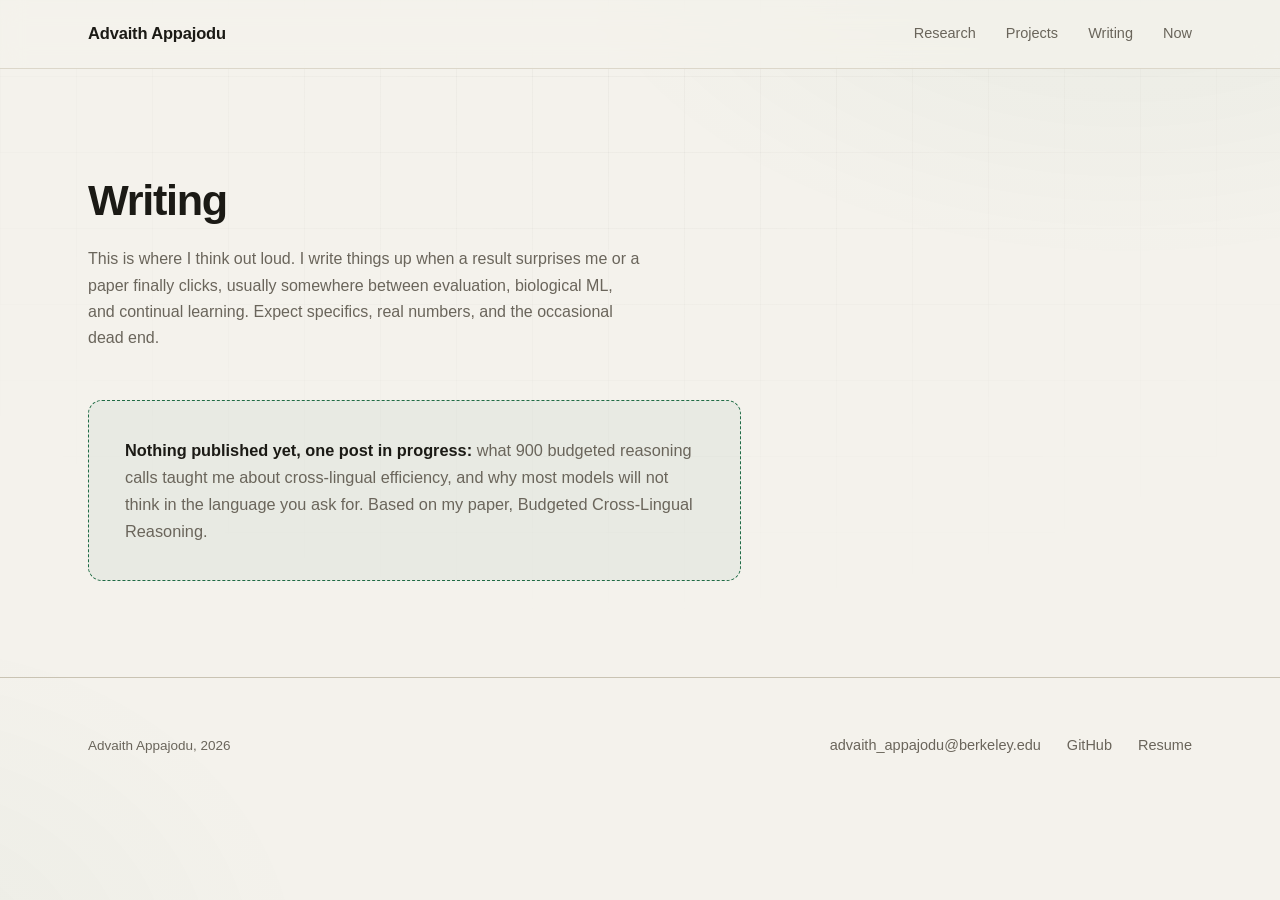
==== blog/index.html @ 409cdbbf "Personal site Static portfolio served from advaith-appajodu.github.io.  Co-Authored-By: Claude Fable" ====
<!DOCTYPE html>
<html lang="en">
<head>
  <meta charset="UTF-8">
  <meta name="viewport" content="width=device-width, initial-scale=1.0">
  <title>Writing · Advaith Appajodu</title>
  <meta name="description" content="Research notes and findings from Advaith Appajodu. LLM evaluation and efficiency, biological ML, and continual learning.">
  <meta name="theme-color" content="#f4f2ec">
  <link rel="icon" href="data:image/svg+xml,%3Csvg xmlns='http://www.w3.org/2000/svg' viewBox='0 0 100 100'%3E%3Crect width='100' height='100' rx='22' fill='%236d9bff'/%3E%3Ctext x='50' y='70' font-size='58' text-anchor='middle' fill='%230a0a0f' font-family='sans-serif' font-weight='bold'%3EA%3C/text%3E%3C/svg%3E">
  <link rel="stylesheet" href="../style.css">
</head>
<body>

<header>
  <div class="wrap">
    <nav>
      <a class="brand" href="../">Advaith Appajodu</a>
      <div class="nav-links">
        <a href="../#research">Research</a>
        <a href="../#projects">Projects</a>
        <a href="./">Writing</a>
        <a href="../#now">Now</a>
      </div>
    </nav>
  </div>
</header>

<main class="wrap">

  <section>
    <h2>Writing</h2>
    <p class="section-sub">This is where I think out loud. I write things up when a result surprises me or a paper finally clicks, usually somewhere between evaluation, biological ML, and continual learning. Expect specifics, real numbers, and the occasional dead end.</p>

    <!-- POSTS LIST.
         To add a post:
         1. Create blog/YYYY-MM-DD-short-slug.html (copy this page's structure, put the
            article content inside <main class="wrap">).
         2. Add a row here, newest first:
            <a class="post-row" href="YYYY-MM-DD-short-slug.html">
              <span class="post-title">Post title</span>
              <span class="post-date">Month DD, YYYY</span>
            </a>
         3. Remove the empty-state block below once a real post exists. -->

    <div class="post-list">
    </div>

    <div class="empty-state">
      <strong>Nothing published yet, one post in progress:</strong> what 900 budgeted reasoning calls taught me about cross-lingual efficiency, and why most models will not think in the language you ask for. Based on my paper, Budgeted Cross-Lingual Reasoning.
    </div>
  </section>

</main>

<footer>
  <div class="wrap footer-inner">
    <span class="copyright">Advaith Appajodu, 2026</span>
    <div class="footer-links">
      <a href="mailto:advaith_appajodu@berkeley.edu">advaith_appajodu@berkeley.edu</a>
      <a href="https://github.com/advaith-appajodu">GitHub</a>
      <a href="../assets/Advaith_Appajodu_Resume.pdf">Resume</a>
    </div>
  </div>
</footer>

</body>
</html>
---- style.css ----
/* Advaith Appajodu, personal site.
   Zero-build static CSS. Light editorial-maximalist: warm paper, ink, one forest-green
   accent. No blue/purple, gradients kept minimal; hairline rules and type carry the
   structure. Motion honors prefers-reduced-motion. */

:root {
  --paper: #f4f2ec;
  --paper-raised: #fbfaf6;
  --paper-lifted: #eeeae0;
  --ink: #1b1a15;
  --muted: #6a655b;
  --line: #dcd7ca;
  --line-strong: #c9c3b3;
  --accent: #1f6b45;
  --accent-deep: #164d31;
  --accent-contrast: #ffffff;
  --shadow: 0 1px 2px rgba(40,38,30,.05), 0 20px 50px rgba(40,38,30,.08);
  --lift: 0 16px 44px rgba(31,107,69,.14);
  --radius: 14px;
}

* { box-sizing: border-box; }

html { scroll-behavior: smooth; color-scheme: light; }

body {
  margin: 0;
  background: var(--paper);
  color: var(--ink);
  font-family: -apple-system, BlinkMacSystemFont, "Segoe UI", Roboto, "Helvetica Neue", Arial, sans-serif;
  font-size: 16.5px;
  line-height: 1.65;
  -webkit-font-smoothing: antialiased;
  overflow-x: hidden;
}

/* Ambient: one faint green wash + a fine ledger grid, both fixed, no repaints */
body::before {
  content: "";
  position: fixed;
  inset: 0;
  z-index: -2;
  background:
    radial-gradient(1000px 640px at 88% -12%, rgba(31,107,69,0.06), transparent 58%),
    radial-gradient(760px 620px at -8% 108%, rgba(31,107,69,0.04), transparent 55%);
  pointer-events: none;
}
body::after {
  content: "";
  position: fixed;
  inset: 0;
  z-index: -1;
  background-image:
    linear-gradient(rgba(27,26,21,0.035) 1px, transparent 1px),
    linear-gradient(90deg, rgba(27,26,21,0.035) 1px, transparent 1px);
  background-size: 76px 76px;
  mask-image: radial-gradient(1200px 820px at 50% 0%, black, transparent 78%);
  -webkit-mask-image: radial-gradient(1200px 820px at 50% 0%, black, transparent 78%);
  pointer-events: none;
}

.wrap { max-width: 1160px; margin: 0 auto; padding: 0 28px; }

::selection { background: var(--accent); color: #fff; }

/* ---------- Nav ---------- */
header {
  position: sticky;
  top: 0;
  z-index: 10;
  background: rgba(244, 242, 236, 0.78);
  backdrop-filter: blur(12px) saturate(140%);
  -webkit-backdrop-filter: blur(12px) saturate(140%);
  border-bottom: 1px solid var(--line);
}
nav { display: flex; align-items: center; justify-content: space-between; height: 68px; }
.brand { font-weight: 700; letter-spacing: -0.01em; color: var(--ink); text-decoration: none; font-size: 16.5px; }
.nav-links { display: flex; gap: 30px; }
.nav-links a {
  color: var(--muted);
  text-decoration: none;
  font-size: 14.5px;
  position: relative;
  transition: color .18s ease;
}
.nav-links a::after {
  content: "";
  position: absolute;
  left: 0; right: 100%; bottom: -4px;
  height: 2px;
  background: var(--accent);
  transition: right .22s cubic-bezier(.16,1,.3,1);
}
.nav-links a:hover { color: var(--ink); }
.nav-links a:hover::after { right: 0; }

/* ---------- Hero ---------- */
.hero {
  display: grid;
  grid-template-columns: 6.5fr 5.5fr;
  gap: 56px;
  align-items: center;
  padding: 84px 0 64px;
}
h1 {
  font-size: clamp(2.6rem, 5.6vw, 4.4rem);
  line-height: 1.06;
  letter-spacing: -0.035em;
  margin: 0 0 22px;
  font-weight: 800;
}
h1 em {
  font-style: italic;
  color: var(--accent);
  line-height: 1.1;
  padding-bottom: .05em;
}
.hero p.lede { color: var(--muted); font-size: 1.14rem; max-width: 44ch; margin: 0 0 34px; }
.lede strong { color: var(--ink); font-weight: 650; }

.cta-row { display: flex; gap: 14px; align-items: center; flex-wrap: wrap; }
.btn {
  display: inline-block;
  padding: 13px 26px;
  border-radius: 999px;
  font-size: 15px;
  font-weight: 600;
  text-decoration: none;
  white-space: nowrap;
  transition: transform .14s ease, box-shadow .2s ease, border-color .2s ease, background .2s ease;
}
.btn:active { transform: scale(0.97); }
.btn-primary { background: var(--accent); color: var(--accent-contrast); box-shadow: 0 8px 24px rgba(31,107,69,.18); }
.btn-primary:hover { transform: translateY(-2px); background: var(--accent-deep); box-shadow: var(--lift); }
.btn-quiet { color: var(--ink); border: 1px solid var(--line-strong); background: var(--paper-raised); }
.btn-quiet:hover { border-color: var(--accent); color: var(--accent-deep); transform: translateY(-2px); }

.figure-card {
  background: #ffffff;
  border: 1px solid var(--line-strong);
  border-radius: var(--radius);
  box-shadow: var(--shadow);
  padding: 18px;
  transition: transform .3s cubic-bezier(.16,1,.3,1), box-shadow .3s ease;
  will-change: transform;
}
.figure-card:hover { box-shadow: var(--shadow), var(--lift); }
.figure-card img { width: 100%; height: auto; border-radius: 8px; display: block; }
.figure-card figcaption { font-size: 12.5px; color: var(--muted); margin-top: 14px; line-height: 1.55; }

/* ---------- Stat band ---------- */
.stats {
  display: grid;
  grid-template-columns: repeat(4, 1fr);
  border-top: 1px solid var(--line-strong);
  border-bottom: 1px solid var(--line-strong);
  margin: 12px 0 0;
}
.stat { padding: 30px 20px 26px; text-align: left; }
.stat + .stat { border-left: 1px solid var(--line); }
.stat .num {
  font-family: ui-monospace, "SF Mono", Menlo, monospace;
  font-size: clamp(1.9rem, 3.4vw, 2.9rem);
  font-weight: 700;
  letter-spacing: -0.03em;
  color: var(--ink);
  display: block;
  line-height: 1.1;
}
.stat .num b { color: var(--accent); font-weight: 700; }
.stat .label { color: var(--muted); font-size: 13.5px; margin-top: 6px; display: block; }

/* ---------- Sections ---------- */
section { padding: 96px 0; }
section + section { border-top: 1px solid var(--line); }
h2 {
  font-size: clamp(1.9rem, 3.4vw, 2.7rem);
  letter-spacing: -0.03em;
  margin: 0 0 10px;
  font-weight: 800;
}
.section-sub { color: var(--muted); font-size: 16px; margin: 0 0 48px; max-width: 62ch; }
.section-sub a { color: var(--accent-deep); text-decoration: none; border-bottom: 1px solid var(--line-strong); }
.section-sub a:hover { border-color: var(--accent); }

/* Research */
.paper {
  position: relative;
  background: var(--paper-raised);
  border: 1px solid var(--line-strong);
  border-left: 3px solid var(--accent);
  border-radius: var(--radius);
  padding: 44px;
  box-shadow: var(--shadow);
  overflow: hidden;
}
.paper h3 { margin: 0 0 8px; font-size: 1.45rem; letter-spacing: -0.02em; line-height: 1.3; max-width: 30ch; }
.paper .meta { color: var(--accent-deep); font-size: 14px; margin-bottom: 22px; font-weight: 600; }
.paper > p { max-width: 68ch; color: var(--muted); }
.paper > p strong { color: var(--ink); }

.findings { margin: 40px 0 8px; padding: 0; list-style: none; display: grid; gap: 0; }
.findings li {
  position: relative;
  max-width: 72ch;
  color: var(--muted);
  padding: 26px 0 26px 92px;
  border-top: 1px solid var(--line);
}
.findings li::before {
  content: attr(data-num);
  position: absolute;
  left: 0;
  top: 14px;
  font-family: ui-monospace, "SF Mono", Menlo, monospace;
  font-size: 3.4rem;
  font-weight: 700;
  letter-spacing: -0.05em;
  color: transparent;
  -webkit-text-stroke: 1.5px rgba(31,107,69,0.42);
}
.findings strong { color: var(--ink); font-weight: 650; display: block; margin-bottom: 4px; font-size: 1.05rem; }

.paper-figure { margin: 40px 0 0; }
.paper-figure img { width: 100%; height: auto; border-radius: 10px; display: block; border: 1px solid var(--line-strong); background: #fff; }
.paper-figure figcaption { font-size: 12.5px; color: var(--muted); margin-top: 12px; }
.also-line { margin-top: 28px; color: var(--muted); font-size: 15px; max-width: 70ch; }
.also-line strong { color: var(--ink); }

/* Projects bento */
.projects-grid {
  display: grid;
  grid-template-columns: repeat(5, 1fr);
  grid-template-rows: auto auto;
  gap: 18px;
}
.project {
  position: relative;
  background: var(--paper-raised);
  border: 1px solid var(--line-strong);
  border-radius: var(--radius);
  padding: 32px;
  display: flex;
  flex-direction: column;
  gap: 12px;
  text-decoration: none;
  color: var(--ink);
  overflow: hidden;
  transition: transform .22s cubic-bezier(.16,1,.3,1), border-color .2s ease, box-shadow .25s ease;
}
.project:hover { border-color: var(--accent); transform: translateY(-4px); box-shadow: var(--lift); }
.project h3 { margin: 0; font-size: 1.3rem; letter-spacing: -0.015em; }
.project p { margin: 0; color: var(--muted); font-size: 15px; max-width: 62ch; }
.project .stack-line { margin-top: auto; padding-top: 16px; font-size: 13px; color: var(--muted); font-family: ui-monospace, "SF Mono", Menlo, monospace; }

.project-featured {
  grid-column: 1 / 4;
  grid-row: 1 / 3;
  background:
    radial-gradient(560px 340px at 112% -20%, rgba(31,107,69,0.12), transparent 60%),
    var(--paper-lifted);
  justify-content: flex-start;
}
.project-featured h3 { font-size: 1.6rem; }
.project-side { grid-column: 4 / 6; grid-row: 1 / 2; }
.project-mini {
  grid-column: 4 / 6;
  grid-row: 2 / 3;
  flex-direction: row;
  align-items: center;
  justify-content: space-between;
  gap: 16px;
}
.project-mini h3 { font-size: 1.05rem; }
.project-mini .arrow { color: var(--accent); font-size: 1.4rem; transition: transform .2s ease; }
.project-mini:hover .arrow { transform: translateX(4px); }

.tag-row { display: flex; flex-wrap: wrap; gap: 10px; margin-top: 28px; }
.tag {
  font-size: 13.5px;
  color: var(--ink);
  border: 1px solid var(--line-strong);
  background: var(--paper-raised);
  border-radius: 999px;
  padding: 7px 16px;
}
.tag-hot { border-color: var(--accent); color: var(--accent-deep); background: rgba(31,107,69,0.06); font-weight: 600; }

/* Writing */
.post-list { display: grid; gap: 0; }
.post-row {
  display: flex;
  justify-content: space-between;
  align-items: baseline;
  gap: 24px;
  padding: 22px 0;
  border-bottom: 1px solid var(--line);
  text-decoration: none;
  color: var(--ink);
}
.post-row:hover .post-title { color: var(--accent-deep); }
.post-title { font-weight: 600; font-size: 1.1rem; transition: color .15s ease; }
.post-date { color: var(--muted); font-size: 14px; white-space: nowrap; }
.empty-state {
  border: 1px dashed var(--accent);
  background: rgba(31,107,69,0.05);
  border-radius: var(--radius);
  padding: 36px;
  color: var(--muted);
  max-width: 72ch;
  font-size: 1.02rem;
}
.empty-state strong { color: var(--ink); }
.empty-state a { color: var(--accent-deep); text-decoration: none; border-bottom: 1px solid var(--line-strong); }
.empty-state a:hover { border-color: var(--accent); }

/* Now */
.now p { max-width: 66ch; color: var(--muted); margin: 0 0 14px; font-size: 1.05rem; }
.now strong { color: var(--ink); font-weight: 650; }

/* Footer */
footer { border-top: 1px solid var(--line-strong); padding: 56px 0 72px; }
.footer-inner { display: flex; justify-content: space-between; align-items: center; gap: 24px; flex-wrap: wrap; }
.footer-links { display: flex; gap: 26px; }
.footer-links a { color: var(--muted); text-decoration: none; font-size: 14.5px; transition: color .15s ease; }
.footer-links a:hover { color: var(--accent-deep); }
.copyright { color: var(--muted); font-size: 13.5px; }

/* ---------- Motion ---------- */
.js .reveal { opacity: 0; transform: translateY(26px); }
.js .reveal.in { opacity: 1; transform: none; transition: opacity .7s cubic-bezier(.16,1,.3,1), transform .7s cubic-bezier(.16,1,.3,1); }
.js .reveal.in.d1 { transition-delay: .08s; }
.js .reveal.in.d2 { transition-delay: .16s; }
.js .reveal.in.d3 { transition-delay: .24s; }

@keyframes rise { from { opacity: 0; transform: translateY(22px); } to { opacity: 1; transform: none; } }
.hero > div > * { animation: rise .8s cubic-bezier(.16,1,.3,1) backwards; }
.hero > div > *:nth-child(1) { animation-delay: .05s; }
.hero > div > *:nth-child(2) { animation-delay: .18s; }
.hero > div > *:nth-child(3) { animation-delay: .3s; }
.hero .figure-card { animation: rise .9s cubic-bezier(.16,1,.3,1) .35s backwards; }

@media (prefers-reduced-motion: reduce) {
  html { scroll-behavior: auto; }
  *, *::before, *::after { animation: none !important; transition: none !important; }
  .js .reveal { opacity: 1; transform: none; }
}

/* ---------- Mobile ---------- */
@media (max-width: 860px) {
  .projects-grid { grid-template-columns: 1fr; grid-template-rows: none; }
  .project-featured, .project-side, .project-mini { grid-column: auto; grid-row: auto; }
}
@media (max-width: 767px) {
  .brand { font-size: 14px; white-space: nowrap; }
  .nav-links { gap: 18px; }
  .nav-links a { font-size: 13px; }
  .nav-links a:nth-child(4) { display: none; }
  .hero { grid-template-columns: 1fr; gap: 40px; padding: 52px 0 48px; }
  .stats { grid-template-columns: 1fr 1fr; }
  .stat:nth-child(3) { border-left: none; }
  .stat:nth-child(1), .stat:nth-child(2) { border-bottom: 1px solid var(--line); }
  section { padding: 64px 0; }
  .paper { padding: 26px; }
  .findings li { padding-left: 64px; }
  .findings li::before { font-size: 2.4rem; }
}
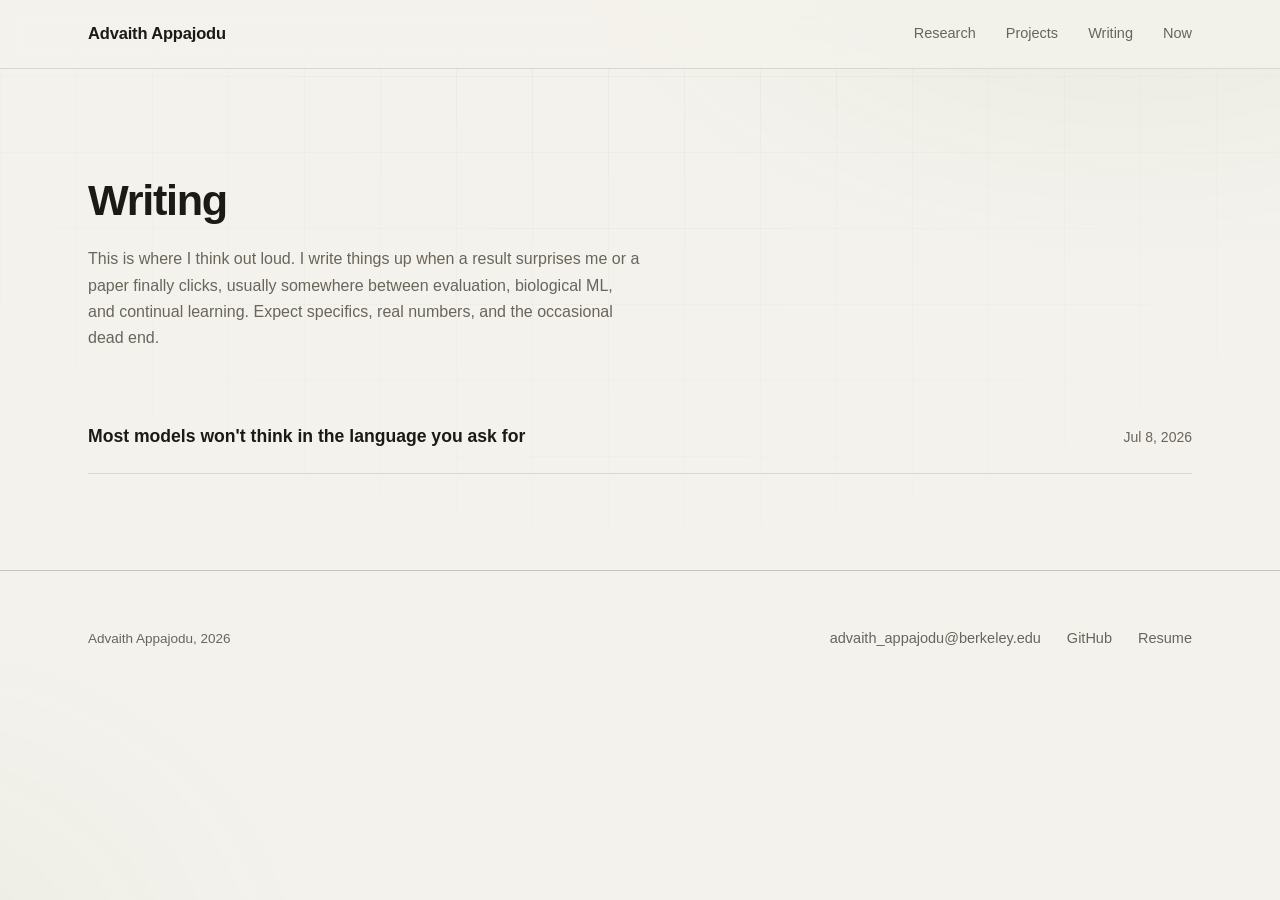
==== commit cb9c9338: "Add first blog post: cross-lingual reasoning Re-attaches the Writing section and links the post from" ====
--- a/blog/index.html
+++ b/blog/index.html
@@ -43,10 +43,10 @@
          3. Remove the empty-state block below once a real post exists. -->
 
     <div class="post-list">
-    </div>
-
-    <div class="empty-state">
-      <strong>Nothing published yet, one post in progress:</strong> what 900 budgeted reasoning calls taught me about cross-lingual efficiency, and why most models will not think in the language you ask for. Based on my paper, Budgeted Cross-Lingual Reasoning.
+      <a class="post-row" href="2026-07-08-cross-lingual-reasoning.html">
+        <span class="post-title">Most models won't think in the language you ask for</span>
+        <span class="post-date">Jul 8, 2026</span>
+      </a>
     </div>
   </section>
 
--- a/style.css
+++ b/style.css
@@ -326,6 +326,42 @@
 .footer-links a:hover { color: var(--accent-deep); }
 .copyright { color: var(--muted); font-size: 13.5px; }
 
+/* ---------- Blog article ---------- */
+.article { max-width: 728px; margin: 0 auto; padding: 72px 0 8px; }
+.article .kicker { color: var(--accent-deep); font-size: 13px; font-weight: 600; letter-spacing: .08em; text-transform: uppercase; }
+.article h1 { font-size: clamp(2.1rem, 4.6vw, 3.1rem); line-height: 1.1; letter-spacing: -0.03em; margin: 14px 0 18px; font-weight: 800; }
+.article .dek { font-size: 1.22rem; color: var(--muted); line-height: 1.5; margin: 0 0 22px; max-width: 60ch; }
+.article .byline { color: var(--muted); font-size: 14px; border-bottom: 1px solid var(--line); padding-bottom: 30px; }
+.article p, .article li { font-size: 1.08rem; line-height: 1.78; color: var(--ink); max-width: 68ch; }
+.article p { margin: 22px 0; }
+.article ul { margin: 22px 0; padding-left: 22px; }
+.article li { margin: 8px 0; }
+.article h2 { font-size: 1.5rem; letter-spacing: -0.02em; margin: 54px 0 2px; font-weight: 750; }
+.article strong { font-weight: 650; }
+.article a { color: var(--accent-deep); text-decoration: none; border-bottom: 1px solid var(--line-strong); }
+.article a:hover { border-color: var(--accent); }
+.article blockquote { margin: 28px 0; padding: 2px 0 2px 22px; border-left: 3px solid var(--accent); color: var(--muted); font-style: italic; }
+.article blockquote p { max-width: 62ch; }
+.article figure { margin: 36px 0; }
+.article figure img { width: 100%; height: auto; border: 1px solid var(--line-strong); border-radius: 10px; background: #fff; display: block; }
+.article figcaption { font-size: 13px; color: var(--muted); margin-top: 10px; line-height: 1.5; }
+.article code { font-family: ui-monospace, "SF Mono", Menlo, monospace; font-size: .9em; background: var(--paper-lifted); padding: 2px 6px; border-radius: 5px; }
+.article .note {
+  background: rgba(31,107,69,0.05);
+  border: 1px solid var(--line-strong);
+  border-left: 3px solid var(--accent);
+  border-radius: 10px;
+  padding: 18px 24px;
+  margin: 30px 0;
+}
+.article .note p { margin: 8px 0; font-size: 1rem; color: var(--muted); }
+.article .note strong { color: var(--ink); }
+.article hr { border: none; border-top: 1px solid var(--line); margin: 46px 0; }
+.back-link { display: inline-block; color: var(--muted); font-size: 14px; text-decoration: none; }
+.back-link:hover { color: var(--accent-deep); }
+.article-foot { border-top: 1px solid var(--line); margin-top: 46px; padding-top: 24px; color: var(--muted); font-size: 15px; }
+.article-foot a { color: var(--accent-deep); text-decoration: none; border-bottom: 1px solid var(--line-strong); }
+
 /* ---------- Motion ---------- */
 .js .reveal { opacity: 0; transform: translateY(26px); }
 .js .reveal.in { opacity: 1; transform: none; transition: opacity .7s cubic-bezier(.16,1,.3,1), transform .7s cubic-bezier(.16,1,.3,1); }
@@ -364,4 +400,5 @@
   .paper { padding: 26px; }
   .findings li { padding-left: 64px; }
   .findings li::before { font-size: 2.4rem; }
-}
+  .article { padding: 44px 0 8px; }
+}
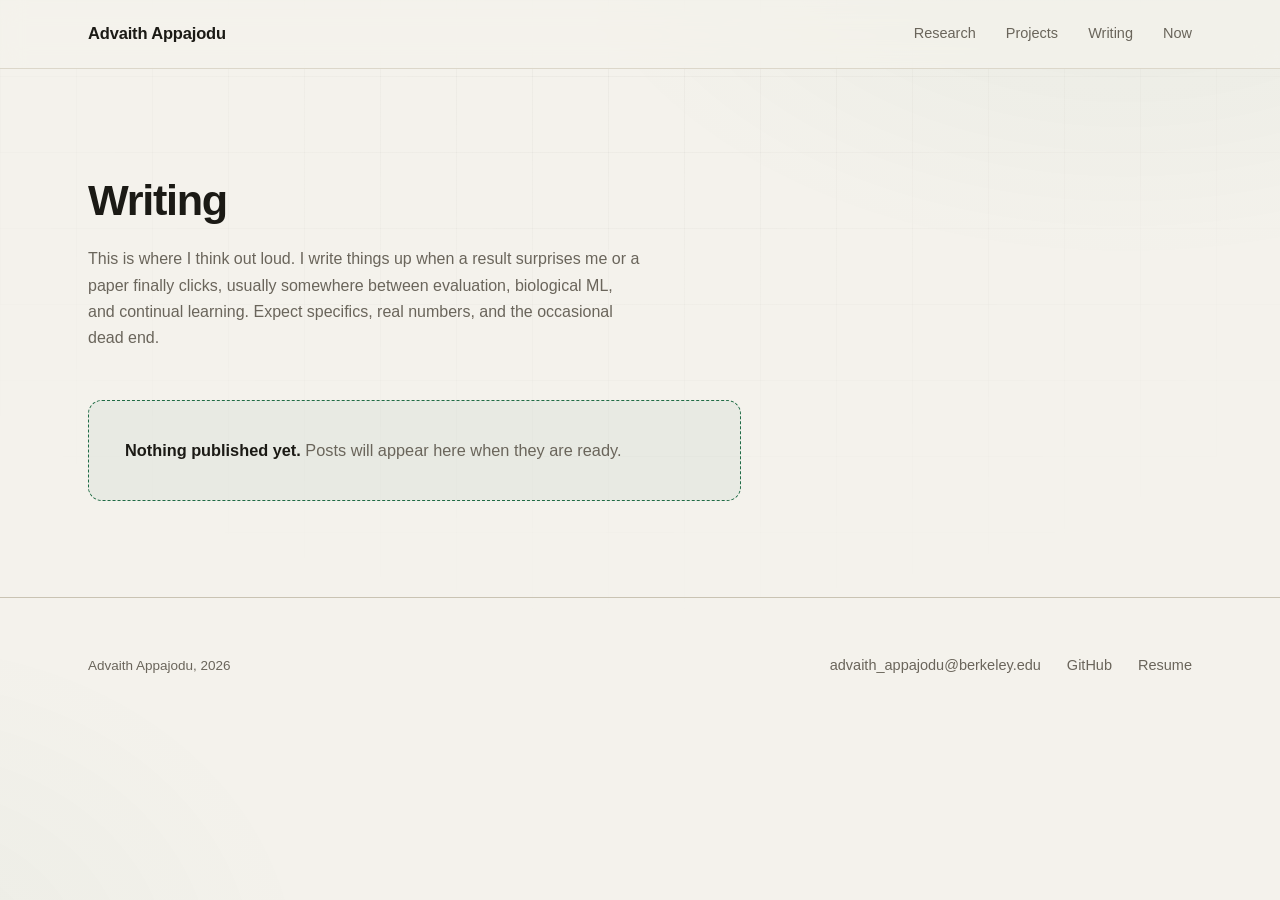
==== commit c4b13855: "Take down cross-lingual reasoning post Unlink and remove the post from the served site until it is r" ====
--- a/blog/index.html
+++ b/blog/index.html
@@ -43,10 +43,10 @@
          3. Remove the empty-state block below once a real post exists. -->
 
     <div class="post-list">
-      <a class="post-row" href="2026-07-08-cross-lingual-reasoning.html">
-        <span class="post-title">Most models won't think in the language you ask for</span>
-        <span class="post-date">Jul 8, 2026</span>
-      </a>
+    </div>
+
+    <div class="empty-state">
+      <strong>Nothing published yet.</strong> Posts will appear here when they are ready.
     </div>
   </section>
 
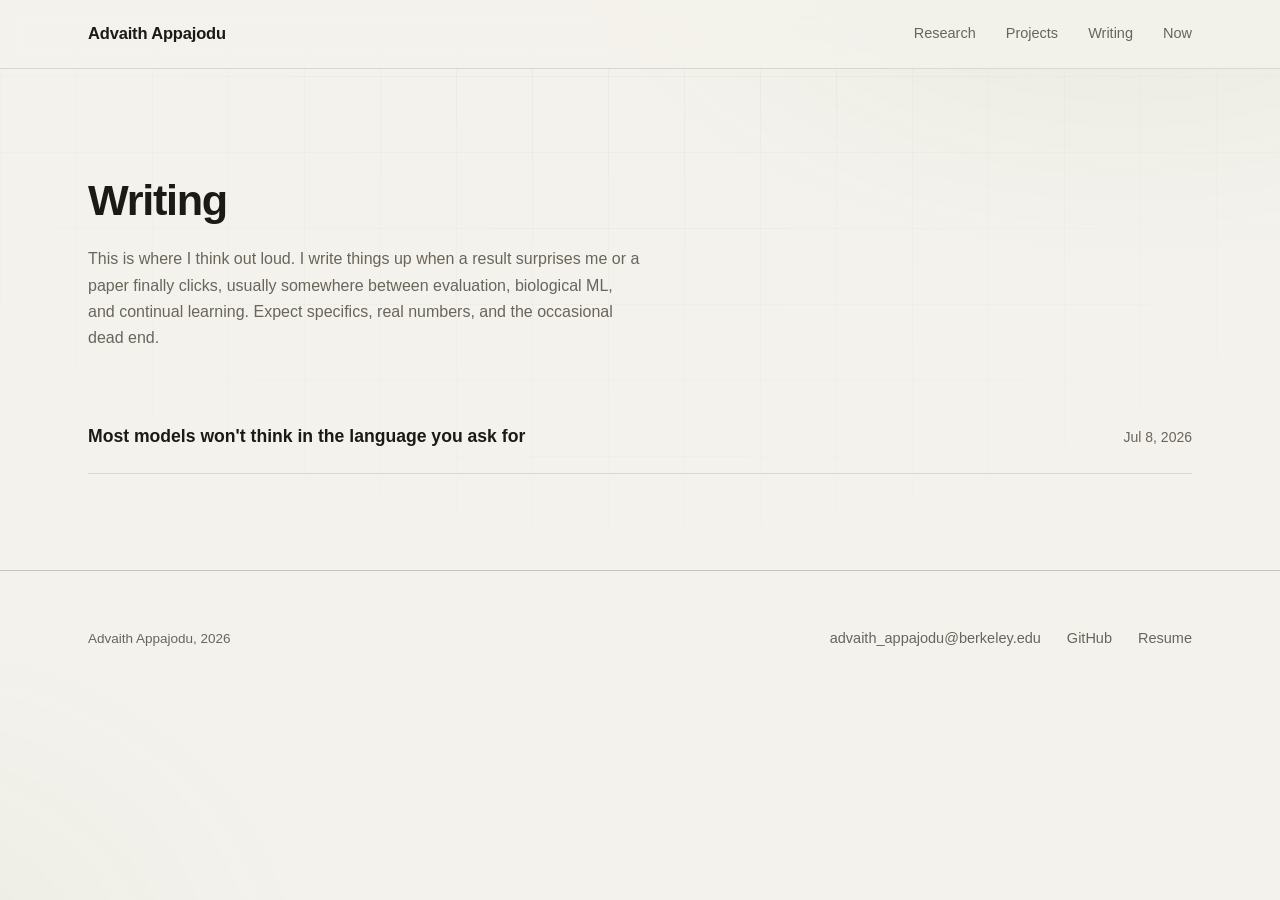
==== commit c4b42db1: "Restore cross-lingual reasoning post Republish "Most models won't think in the language you ask for"" ====
--- a/blog/index.html
+++ b/blog/index.html
@@ -43,10 +43,10 @@
          3. Remove the empty-state block below once a real post exists. -->
 
     <div class="post-list">
-    </div>
-
-    <div class="empty-state">
-      <strong>Nothing published yet.</strong> Posts will appear here when they are ready.
+      <a class="post-row" href="2026-07-08-cross-lingual-reasoning.html">
+        <span class="post-title">Most models won't think in the language you ask for</span>
+        <span class="post-date">Jul 8, 2026</span>
+      </a>
     </div>
   </section>
 
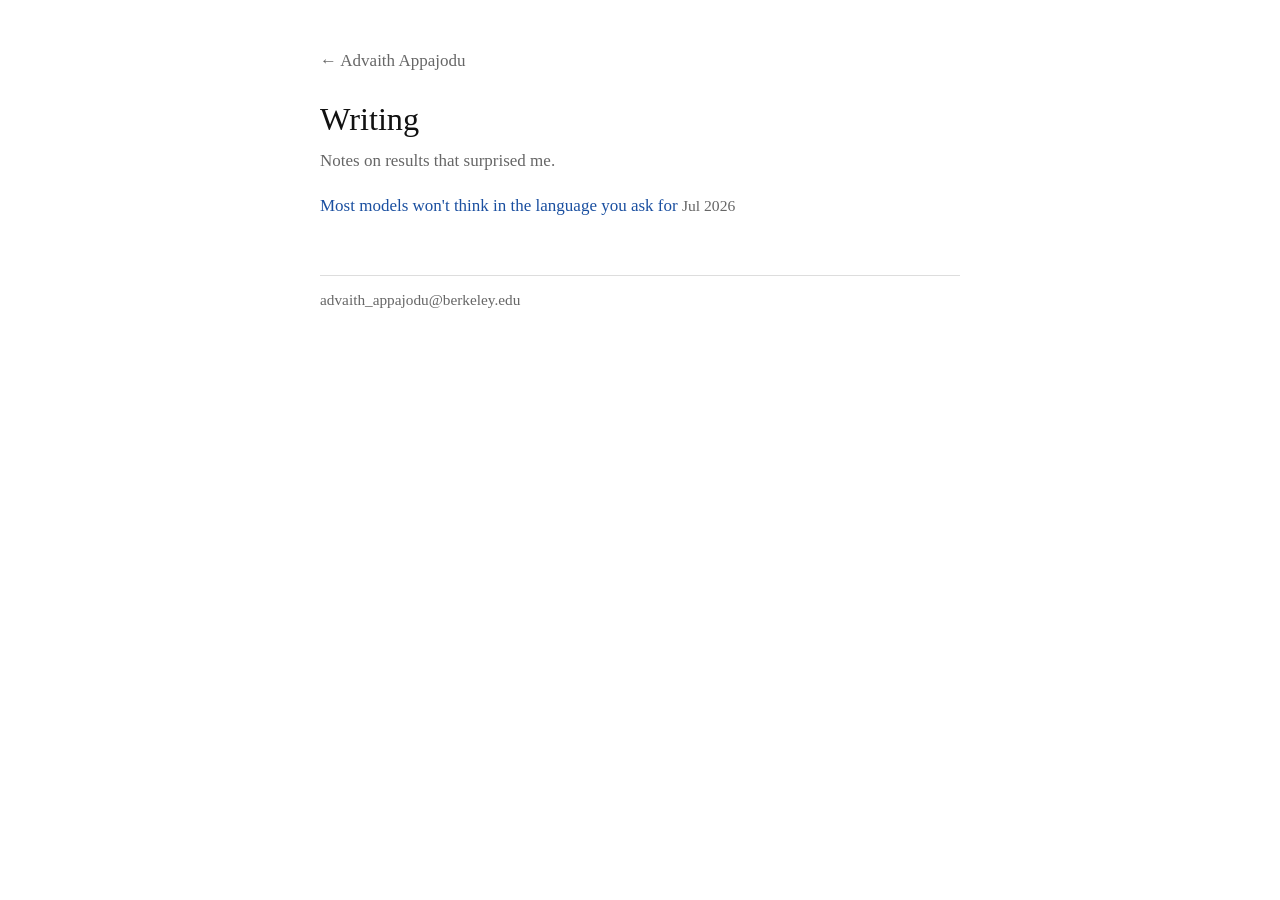
==== commit e9305e04: "Simplify site to a minimal academic page Single column, serif, no JS. Drop hero, figures, tags, and " ====
--- a/blog/index.html
+++ b/blog/index.html
@@ -4,64 +4,27 @@
   <meta charset="UTF-8">
   <meta name="viewport" content="width=device-width, initial-scale=1.0">
   <title>Writing · Advaith Appajodu</title>
-  <meta name="description" content="Research notes and findings from Advaith Appajodu. LLM evaluation and efficiency, biological ML, and continual learning.">
-  <meta name="theme-color" content="#f4f2ec">
-  <link rel="icon" href="data:image/svg+xml,%3Csvg xmlns='http://www.w3.org/2000/svg' viewBox='0 0 100 100'%3E%3Crect width='100' height='100' rx='22' fill='%236d9bff'/%3E%3Ctext x='50' y='70' font-size='58' text-anchor='middle' fill='%230a0a0f' font-family='sans-serif' font-weight='bold'%3EA%3C/text%3E%3C/svg%3E">
+  <meta name="description" content="Research notes from Advaith Appajodu.">
+  <link rel="icon" href="data:,">
   <link rel="stylesheet" href="../style.css">
 </head>
 <body>
-
-<header>
-  <div class="wrap">
-    <nav>
-      <a class="brand" href="../">Advaith Appajodu</a>
-      <div class="nav-links">
-        <a href="../#research">Research</a>
-        <a href="../#projects">Projects</a>
-        <a href="./">Writing</a>
-        <a href="../#now">Now</a>
-      </div>
-    </nav>
-  </div>
-</header>
-
 <main class="wrap">
 
-  <section>
-    <h2>Writing</h2>
-    <p class="section-sub">This is where I think out loud. I write things up when a result surprises me or a paper finally clicks, usually somewhere between evaluation, biological ML, and continual learning. Expect specifics, real numbers, and the occasional dead end.</p>
+  <a class="back-link" href="../">&larr; Advaith Appajodu</a>
 
-    <!-- POSTS LIST.
-         To add a post:
-         1. Create blog/YYYY-MM-DD-short-slug.html (copy this page's structure, put the
-            article content inside <main class="wrap">).
-         2. Add a row here, newest first:
-            <a class="post-row" href="YYYY-MM-DD-short-slug.html">
-              <span class="post-title">Post title</span>
-              <span class="post-date">Month DD, YYYY</span>
-            </a>
-         3. Remove the empty-state block below once a real post exists. -->
+  <h1>Writing</h1>
+  <p class="sub">Notes on results that surprised me.</p>
 
-    <div class="post-list">
-      <a class="post-row" href="2026-07-08-cross-lingual-reasoning.html">
-        <span class="post-title">Most models won't think in the language you ask for</span>
-        <span class="post-date">Jul 8, 2026</span>
-      </a>
-    </div>
-  </section>
+  <!-- To add a post: create blog/YYYY-MM-DD-slug.html using the existing post as a
+       template, then add a row here, newest first, and the same row on ../index.html. -->
+
+  <ul class="list">
+    <li><a href="2026-07-08-cross-lingual-reasoning.html">Most models won't think in the language you ask for</a> <span class="date">Jul 2026</span></li>
+  </ul>
+
+  <footer>advaith_appajodu@berkeley.edu</footer>
 
 </main>
-
-<footer>
-  <div class="wrap footer-inner">
-    <span class="copyright">Advaith Appajodu, 2026</span>
-    <div class="footer-links">
-      <a href="mailto:advaith_appajodu@berkeley.edu">advaith_appajodu@berkeley.edu</a>
-      <a href="https://github.com/advaith-appajodu">GitHub</a>
-      <a href="../assets/Advaith_Appajodu_Resume.pdf">Resume</a>
-    </div>
-  </div>
-</footer>
-
 </body>
 </html>
--- a/style.css
+++ b/style.css
@@ -1,404 +1,88 @@
-/* Advaith Appajodu, personal site.
-   Zero-build static CSS. Light editorial-maximalist: warm paper, ink, one forest-green
-   accent. No blue/purple, gradients kept minimal; hairline rules and type carry the
-   structure. Motion honors prefers-reduced-motion. */
+/* Minimal academic page. One column, system fonts, no scripts. */
 
 :root {
-  --paper: #f4f2ec;
-  --paper-raised: #fbfaf6;
-  --paper-lifted: #eeeae0;
-  --ink: #1b1a15;
-  --muted: #6a655b;
-  --line: #dcd7ca;
-  --line-strong: #c9c3b3;
-  --accent: #1f6b45;
-  --accent-deep: #164d31;
-  --accent-contrast: #ffffff;
-  --shadow: 0 1px 2px rgba(40,38,30,.05), 0 20px 50px rgba(40,38,30,.08);
-  --lift: 0 16px 44px rgba(31,107,69,.14);
-  --radius: 14px;
+  --ink: #111;
+  --muted: #666;
+  --rule: #ddd;
+  --link: #1a4fa0;
+  --paper: #fff;
 }
 
 * { box-sizing: border-box; }
 
-html { scroll-behavior: smooth; color-scheme: light; }
+html { font-size: 17px; }
 
 body {
   margin: 0;
   background: var(--paper);
   color: var(--ink);
-  font-family: -apple-system, BlinkMacSystemFont, "Segoe UI", Roboto, "Helvetica Neue", Arial, sans-serif;
-  font-size: 16.5px;
-  line-height: 1.65;
-  -webkit-font-smoothing: antialiased;
-  overflow-x: hidden;
+  font-family: Georgia, "Times New Roman", Times, serif;
+  line-height: 1.55;
 }
 
-/* Ambient: one faint green wash + a fine ledger grid, both fixed, no repaints */
-body::before {
-  content: "";
-  position: fixed;
-  inset: 0;
-  z-index: -2;
-  background:
-    radial-gradient(1000px 640px at 88% -12%, rgba(31,107,69,0.06), transparent 58%),
-    radial-gradient(760px 620px at -8% 108%, rgba(31,107,69,0.04), transparent 55%);
-  pointer-events: none;
-}
-body::after {
-  content: "";
-  position: fixed;
-  inset: 0;
-  z-index: -1;
-  background-image:
-    linear-gradient(rgba(27,26,21,0.035) 1px, transparent 1px),
-    linear-gradient(90deg, rgba(27,26,21,0.035) 1px, transparent 1px);
-  background-size: 76px 76px;
-  mask-image: radial-gradient(1200px 820px at 50% 0%, black, transparent 78%);
-  -webkit-mask-image: radial-gradient(1200px 820px at 50% 0%, black, transparent 78%);
-  pointer-events: none;
+.wrap {
+  max-width: 680px;
+  margin: 0 auto;
+  padding: 48px 20px 64px;
 }
 
-.wrap { max-width: 1160px; margin: 0 auto; padding: 0 28px; }
+a { color: var(--link); text-decoration: none; }
+a:hover { text-decoration: underline; }
 
-::selection { background: var(--accent); color: #fff; }
-
-/* ---------- Nav ---------- */
-header {
-  position: sticky;
-  top: 0;
-  z-index: 10;
-  background: rgba(244, 242, 236, 0.78);
-  backdrop-filter: blur(12px) saturate(140%);
-  -webkit-backdrop-filter: blur(12px) saturate(140%);
-  border-bottom: 1px solid var(--line);
-}
-nav { display: flex; align-items: center; justify-content: space-between; height: 68px; }
-.brand { font-weight: 700; letter-spacing: -0.01em; color: var(--ink); text-decoration: none; font-size: 16.5px; }
-.nav-links { display: flex; gap: 30px; }
-.nav-links a {
-  color: var(--muted);
-  text-decoration: none;
-  font-size: 14.5px;
-  position: relative;
-  transition: color .18s ease;
-}
-.nav-links a::after {
-  content: "";
-  position: absolute;
-  left: 0; right: 100%; bottom: -4px;
-  height: 2px;
-  background: var(--accent);
-  transition: right .22s cubic-bezier(.16,1,.3,1);
-}
-.nav-links a:hover { color: var(--ink); }
-.nav-links a:hover::after { right: 0; }
-
-/* ---------- Hero ---------- */
-.hero {
-  display: grid;
-  grid-template-columns: 6.5fr 5.5fr;
-  gap: 56px;
-  align-items: center;
-  padding: 84px 0 64px;
-}
 h1 {
-  font-size: clamp(2.6rem, 5.6vw, 4.4rem);
-  line-height: 1.06;
-  letter-spacing: -0.035em;
-  margin: 0 0 22px;
-  font-weight: 800;
-}
-h1 em {
-  font-style: italic;
-  color: var(--accent);
-  line-height: 1.1;
-  padding-bottom: .05em;
-}
-.hero p.lede { color: var(--muted); font-size: 1.14rem; max-width: 44ch; margin: 0 0 34px; }
-.lede strong { color: var(--ink); font-weight: 650; }
-
-.cta-row { display: flex; gap: 14px; align-items: center; flex-wrap: wrap; }
-.btn {
-  display: inline-block;
-  padding: 13px 26px;
-  border-radius: 999px;
-  font-size: 15px;
-  font-weight: 600;
-  text-decoration: none;
-  white-space: nowrap;
-  transition: transform .14s ease, box-shadow .2s ease, border-color .2s ease, background .2s ease;
-}
-.btn:active { transform: scale(0.97); }
-.btn-primary { background: var(--accent); color: var(--accent-contrast); box-shadow: 0 8px 24px rgba(31,107,69,.18); }
-.btn-primary:hover { transform: translateY(-2px); background: var(--accent-deep); box-shadow: var(--lift); }
-.btn-quiet { color: var(--ink); border: 1px solid var(--line-strong); background: var(--paper-raised); }
-.btn-quiet:hover { border-color: var(--accent); color: var(--accent-deep); transform: translateY(-2px); }
-
-.figure-card {
-  background: #ffffff;
-  border: 1px solid var(--line-strong);
-  border-radius: var(--radius);
-  box-shadow: var(--shadow);
-  padding: 18px;
-  transition: transform .3s cubic-bezier(.16,1,.3,1), box-shadow .3s ease;
-  will-change: transform;
-}
-.figure-card:hover { box-shadow: var(--shadow), var(--lift); }
-.figure-card img { width: 100%; height: auto; border-radius: 8px; display: block; }
-.figure-card figcaption { font-size: 12.5px; color: var(--muted); margin-top: 14px; line-height: 1.55; }
-
-/* ---------- Stat band ---------- */
-.stats {
-  display: grid;
-  grid-template-columns: repeat(4, 1fr);
-  border-top: 1px solid var(--line-strong);
-  border-bottom: 1px solid var(--line-strong);
-  margin: 12px 0 0;
-}
-.stat { padding: 30px 20px 26px; text-align: left; }
-.stat + .stat { border-left: 1px solid var(--line); }
-.stat .num {
-  font-family: ui-monospace, "SF Mono", Menlo, monospace;
-  font-size: clamp(1.9rem, 3.4vw, 2.9rem);
-  font-weight: 700;
-  letter-spacing: -0.03em;
-  color: var(--ink);
-  display: block;
-  line-height: 1.1;
-}
-.stat .num b { color: var(--accent); font-weight: 700; }
-.stat .label { color: var(--muted); font-size: 13.5px; margin-top: 6px; display: block; }
-
-/* ---------- Sections ---------- */
-section { padding: 96px 0; }
-section + section { border-top: 1px solid var(--line); }
-h2 {
-  font-size: clamp(1.9rem, 3.4vw, 2.7rem);
-  letter-spacing: -0.03em;
-  margin: 0 0 10px;
-  font-weight: 800;
-}
-.section-sub { color: var(--muted); font-size: 16px; margin: 0 0 48px; max-width: 62ch; }
-.section-sub a { color: var(--accent-deep); text-decoration: none; border-bottom: 1px solid var(--line-strong); }
-.section-sub a:hover { border-color: var(--accent); }
-
-/* Research */
-.paper {
-  position: relative;
-  background: var(--paper-raised);
-  border: 1px solid var(--line-strong);
-  border-left: 3px solid var(--accent);
-  border-radius: var(--radius);
-  padding: 44px;
-  box-shadow: var(--shadow);
-  overflow: hidden;
-}
-.paper h3 { margin: 0 0 8px; font-size: 1.45rem; letter-spacing: -0.02em; line-height: 1.3; max-width: 30ch; }
-.paper .meta { color: var(--accent-deep); font-size: 14px; margin-bottom: 22px; font-weight: 600; }
-.paper > p { max-width: 68ch; color: var(--muted); }
-.paper > p strong { color: var(--ink); }
-
-.findings { margin: 40px 0 8px; padding: 0; list-style: none; display: grid; gap: 0; }
-.findings li {
-  position: relative;
-  max-width: 72ch;
-  color: var(--muted);
-  padding: 26px 0 26px 92px;
-  border-top: 1px solid var(--line);
-}
-.findings li::before {
-  content: attr(data-num);
-  position: absolute;
-  left: 0;
-  top: 14px;
-  font-family: ui-monospace, "SF Mono", Menlo, monospace;
-  font-size: 3.4rem;
-  font-weight: 700;
-  letter-spacing: -0.05em;
-  color: transparent;
-  -webkit-text-stroke: 1.5px rgba(31,107,69,0.42);
-}
-.findings strong { color: var(--ink); font-weight: 650; display: block; margin-bottom: 4px; font-size: 1.05rem; }
-
-.paper-figure { margin: 40px 0 0; }
-.paper-figure img { width: 100%; height: auto; border-radius: 10px; display: block; border: 1px solid var(--line-strong); background: #fff; }
-.paper-figure figcaption { font-size: 12.5px; color: var(--muted); margin-top: 12px; }
-.also-line { margin-top: 28px; color: var(--muted); font-size: 15px; max-width: 70ch; }
-.also-line strong { color: var(--ink); }
-
-/* Projects bento */
-.projects-grid {
-  display: grid;
-  grid-template-columns: repeat(5, 1fr);
-  grid-template-rows: auto auto;
-  gap: 18px;
-}
-.project {
-  position: relative;
-  background: var(--paper-raised);
-  border: 1px solid var(--line-strong);
-  border-radius: var(--radius);
-  padding: 32px;
-  display: flex;
-  flex-direction: column;
-  gap: 12px;
-  text-decoration: none;
-  color: var(--ink);
-  overflow: hidden;
-  transition: transform .22s cubic-bezier(.16,1,.3,1), border-color .2s ease, box-shadow .25s ease;
-}
-.project:hover { border-color: var(--accent); transform: translateY(-4px); box-shadow: var(--lift); }
-.project h3 { margin: 0; font-size: 1.3rem; letter-spacing: -0.015em; }
-.project p { margin: 0; color: var(--muted); font-size: 15px; max-width: 62ch; }
-.project .stack-line { margin-top: auto; padding-top: 16px; font-size: 13px; color: var(--muted); font-family: ui-monospace, "SF Mono", Menlo, monospace; }
-
-.project-featured {
-  grid-column: 1 / 4;
-  grid-row: 1 / 3;
-  background:
-    radial-gradient(560px 340px at 112% -20%, rgba(31,107,69,0.12), transparent 60%),
-    var(--paper-lifted);
-  justify-content: flex-start;
-}
-.project-featured h3 { font-size: 1.6rem; }
-.project-side { grid-column: 4 / 6; grid-row: 1 / 2; }
-.project-mini {
-  grid-column: 4 / 6;
-  grid-row: 2 / 3;
-  flex-direction: row;
-  align-items: center;
-  justify-content: space-between;
-  gap: 16px;
-}
-.project-mini h3 { font-size: 1.05rem; }
-.project-mini .arrow { color: var(--accent); font-size: 1.4rem; transition: transform .2s ease; }
-.project-mini:hover .arrow { transform: translateX(4px); }
-
-.tag-row { display: flex; flex-wrap: wrap; gap: 10px; margin-top: 28px; }
-.tag {
-  font-size: 13.5px;
-  color: var(--ink);
-  border: 1px solid var(--line-strong);
-  background: var(--paper-raised);
-  border-radius: 999px;
-  padding: 7px 16px;
-}
-.tag-hot { border-color: var(--accent); color: var(--accent-deep); background: rgba(31,107,69,0.06); font-weight: 600; }
-
-/* Writing */
-.post-list { display: grid; gap: 0; }
-.post-row {
-  display: flex;
-  justify-content: space-between;
-  align-items: baseline;
-  gap: 24px;
-  padding: 22px 0;
-  border-bottom: 1px solid var(--line);
-  text-decoration: none;
-  color: var(--ink);
-}
-.post-row:hover .post-title { color: var(--accent-deep); }
-.post-title { font-weight: 600; font-size: 1.1rem; transition: color .15s ease; }
-.post-date { color: var(--muted); font-size: 14px; white-space: nowrap; }
-.empty-state {
-  border: 1px dashed var(--accent);
-  background: rgba(31,107,69,0.05);
-  border-radius: var(--radius);
-  padding: 36px;
-  color: var(--muted);
-  max-width: 72ch;
-  font-size: 1.02rem;
-}
-.empty-state strong { color: var(--ink); }
-.empty-state a { color: var(--accent-deep); text-decoration: none; border-bottom: 1px solid var(--line-strong); }
-.empty-state a:hover { border-color: var(--accent); }
-
-/* Now */
-.now p { max-width: 66ch; color: var(--muted); margin: 0 0 14px; font-size: 1.05rem; }
-.now strong { color: var(--ink); font-weight: 650; }
-
-/* Footer */
-footer { border-top: 1px solid var(--line-strong); padding: 56px 0 72px; }
-.footer-inner { display: flex; justify-content: space-between; align-items: center; gap: 24px; flex-wrap: wrap; }
-.footer-links { display: flex; gap: 26px; }
-.footer-links a { color: var(--muted); text-decoration: none; font-size: 14.5px; transition: color .15s ease; }
-.footer-links a:hover { color: var(--accent-deep); }
-.copyright { color: var(--muted); font-size: 13.5px; }
-
-/* ---------- Blog article ---------- */
-.article { max-width: 728px; margin: 0 auto; padding: 72px 0 8px; }
-.article .kicker { color: var(--accent-deep); font-size: 13px; font-weight: 600; letter-spacing: .08em; text-transform: uppercase; }
-.article h1 { font-size: clamp(2.1rem, 4.6vw, 3.1rem); line-height: 1.1; letter-spacing: -0.03em; margin: 14px 0 18px; font-weight: 800; }
-.article .dek { font-size: 1.22rem; color: var(--muted); line-height: 1.5; margin: 0 0 22px; max-width: 60ch; }
-.article .byline { color: var(--muted); font-size: 14px; border-bottom: 1px solid var(--line); padding-bottom: 30px; }
-.article p, .article li { font-size: 1.08rem; line-height: 1.78; color: var(--ink); max-width: 68ch; }
-.article p { margin: 22px 0; }
-.article ul { margin: 22px 0; padding-left: 22px; }
-.article li { margin: 8px 0; }
-.article h2 { font-size: 1.5rem; letter-spacing: -0.02em; margin: 54px 0 2px; font-weight: 750; }
-.article strong { font-weight: 650; }
-.article a { color: var(--accent-deep); text-decoration: none; border-bottom: 1px solid var(--line-strong); }
-.article a:hover { border-color: var(--accent); }
-.article blockquote { margin: 28px 0; padding: 2px 0 2px 22px; border-left: 3px solid var(--accent); color: var(--muted); font-style: italic; }
-.article blockquote p { max-width: 62ch; }
-.article figure { margin: 36px 0; }
-.article figure img { width: 100%; height: auto; border: 1px solid var(--line-strong); border-radius: 10px; background: #fff; display: block; }
-.article figcaption { font-size: 13px; color: var(--muted); margin-top: 10px; line-height: 1.5; }
-.article code { font-family: ui-monospace, "SF Mono", Menlo, monospace; font-size: .9em; background: var(--paper-lifted); padding: 2px 6px; border-radius: 5px; }
-.article .note {
-  background: rgba(31,107,69,0.05);
-  border: 1px solid var(--line-strong);
-  border-left: 3px solid var(--accent);
-  border-radius: 10px;
-  padding: 18px 24px;
-  margin: 30px 0;
-}
-.article .note p { margin: 8px 0; font-size: 1rem; color: var(--muted); }
-.article .note strong { color: var(--ink); }
-.article hr { border: none; border-top: 1px solid var(--line); margin: 46px 0; }
-.back-link { display: inline-block; color: var(--muted); font-size: 14px; text-decoration: none; }
-.back-link:hover { color: var(--accent-deep); }
-.article-foot { border-top: 1px solid var(--line); margin-top: 46px; padding-top: 24px; color: var(--muted); font-size: 15px; }
-.article-foot a { color: var(--accent-deep); text-decoration: none; border-bottom: 1px solid var(--line-strong); }
-
-/* ---------- Motion ---------- */
-.js .reveal { opacity: 0; transform: translateY(26px); }
-.js .reveal.in { opacity: 1; transform: none; transition: opacity .7s cubic-bezier(.16,1,.3,1), transform .7s cubic-bezier(.16,1,.3,1); }
-.js .reveal.in.d1 { transition-delay: .08s; }
-.js .reveal.in.d2 { transition-delay: .16s; }
-.js .reveal.in.d3 { transition-delay: .24s; }
-
-@keyframes rise { from { opacity: 0; transform: translateY(22px); } to { opacity: 1; transform: none; } }
-.hero > div > * { animation: rise .8s cubic-bezier(.16,1,.3,1) backwards; }
-.hero > div > *:nth-child(1) { animation-delay: .05s; }
-.hero > div > *:nth-child(2) { animation-delay: .18s; }
-.hero > div > *:nth-child(3) { animation-delay: .3s; }
-.hero .figure-card { animation: rise .9s cubic-bezier(.16,1,.3,1) .35s backwards; }
-
-@media (prefers-reduced-motion: reduce) {
-  html { scroll-behavior: auto; }
-  *, *::before, *::after { animation: none !important; transition: none !important; }
-  .js .reveal { opacity: 1; transform: none; }
+  font-size: 1.9rem;
+  font-weight: normal;
+  margin: 0 0 4px;
 }
 
-/* ---------- Mobile ---------- */
-@media (max-width: 860px) {
-  .projects-grid { grid-template-columns: 1fr; grid-template-rows: none; }
-  .project-featured, .project-side, .project-mini { grid-column: auto; grid-row: auto; }
+h2 {
+  font-size: 1.15rem;
+  font-weight: normal;
+  margin: 40px 0 10px;
+  padding-bottom: 4px;
+  border-bottom: 1px solid var(--rule);
 }
-@media (max-width: 767px) {
-  .brand { font-size: 14px; white-space: nowrap; }
-  .nav-links { gap: 18px; }
-  .nav-links a { font-size: 13px; }
-  .nav-links a:nth-child(4) { display: none; }
-  .hero { grid-template-columns: 1fr; gap: 40px; padding: 52px 0 48px; }
-  .stats { grid-template-columns: 1fr 1fr; }
-  .stat:nth-child(3) { border-left: none; }
-  .stat:nth-child(1), .stat:nth-child(2) { border-bottom: 1px solid var(--line); }
-  section { padding: 64px 0; }
-  .paper { padding: 26px; }
-  .findings li { padding-left: 64px; }
-  .findings li::before { font-size: 2.4rem; }
-  .article { padding: 44px 0 8px; }
+
+h3 {
+  font-size: 1rem;
+  font-weight: bold;
+  margin: 0 0 2px;
 }
+
+p { margin: 0 0 14px; }
+
+.sub { color: var(--muted); margin-bottom: 18px; }
+
+.links { margin: 0 0 24px; }
+.links a { margin-right: 14px; }
+
+.entry { margin-bottom: 20px; }
+.entry .meta { color: var(--muted); font-size: 0.92rem; margin: 0 0 4px; }
+.entry p:last-child { margin-bottom: 0; }
+
+.list { list-style: none; padding: 0; margin: 0; }
+.list li { margin-bottom: 8px; }
+.list .date { color: var(--muted); font-size: 0.92rem; }
+
+footer {
+  margin-top: 56px;
+  padding-top: 12px;
+  border-top: 1px solid var(--rule);
+  color: var(--muted);
+  font-size: 0.9rem;
+}
+
+/* Blog pages */
+
+.back-link { display: inline-block; margin-bottom: 20px; color: var(--muted); }
+.kicker { color: var(--muted); font-size: 0.85rem; text-transform: uppercase; letter-spacing: 0.06em; margin: 0 0 6px; }
+.article h1 { font-size: 1.7rem; line-height: 1.25; margin-bottom: 8px; }
+.article h2 { margin-top: 32px; }
+.dek { font-size: 1.05rem; color: var(--muted); }
+.byline { color: var(--muted); font-size: 0.92rem; margin-bottom: 28px; }
+.article figure { margin: 24px 0; }
+.article img { max-width: 100%; height: auto; display: block; }
+.article figcaption { color: var(--muted); font-size: 0.88rem; margin-top: 8px; }
+.article blockquote { margin: 20px 0; padding-left: 16px; border-left: 3px solid var(--rule); color: var(--muted); }
+.note { padding: 12px 16px; border: 1px solid var(--rule); font-size: 0.95rem; margin: 20px 0; }
+.article-foot { margin-top: 36px; padding-top: 12px; border-top: 1px solid var(--rule); color: var(--muted); font-size: 0.92rem; }
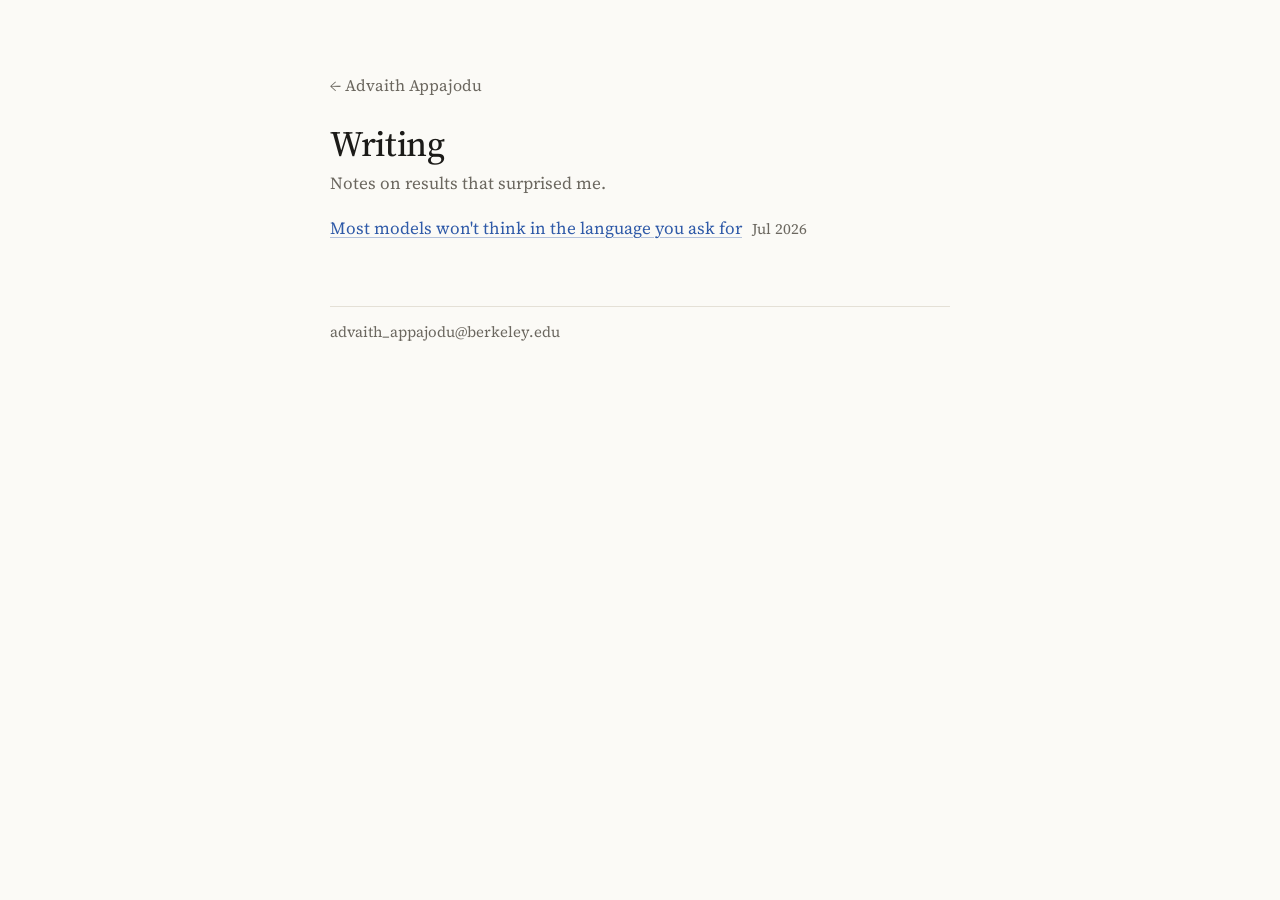
==== commit 91c6b3d9: "Refine typography and palette, add dark mode Co-Authored-By: Claude Opus 5 <noreply@anthropic.com>" ====
--- a/blog/index.html
+++ b/blog/index.html
@@ -6,6 +6,9 @@
   <title>Writing · Advaith Appajodu</title>
   <meta name="description" content="Research notes from Advaith Appajodu.">
   <link rel="icon" href="data:,">
+  <link rel="preconnect" href="https://fonts.googleapis.com">
+  <link rel="preconnect" href="https://fonts.gstatic.com" crossorigin>
+  <link rel="stylesheet" href="https://fonts.googleapis.com/css2?family=Source+Serif+4:ital,opsz,wght@0,8..60,400;0,8..60,500;0,8..60,600;1,8..60,400&display=swap">
   <link rel="stylesheet" href="../style.css">
 </head>
 <body>
--- a/style.css
+++ b/style.css
@@ -1,88 +1,136 @@
-/* Minimal academic page. One column, system fonts, no scripts. */
+/* Minimal academic page. One column, no scripts. */
 
 :root {
-  --ink: #111;
-  --muted: #666;
-  --rule: #ddd;
-  --link: #1a4fa0;
-  --paper: #fff;
+  --ink: #1c1b18;
+  --muted: #6b675f;
+  --rule: #e4e0d6;
+  --link: #2f5aa8;
+  --paper: #fbfaf6;
+  --note: #f3f1ea;
+}
+
+@media (prefers-color-scheme: dark) {
+  :root {
+    --ink: #e8e5de;
+    --muted: #9a958b;
+    --rule: #2c2b27;
+    --link: #8fb0ea;
+    --paper: #141412;
+    --note: #1d1c19;
+  }
 }
 
 * { box-sizing: border-box; }
 
-html { font-size: 17px; }
+html { font-size: 17px; -webkit-text-size-adjust: 100%; }
 
 body {
   margin: 0;
   background: var(--paper);
   color: var(--ink);
-  font-family: Georgia, "Times New Roman", Times, serif;
-  line-height: 1.55;
+  font-family: "Source Serif 4", Georgia, "Times New Roman", serif;
+  font-optical-sizing: auto;
+  line-height: 1.6;
+  text-rendering: optimizeLegibility;
 }
 
 .wrap {
-  max-width: 680px;
+  max-width: 660px;
   margin: 0 auto;
-  padding: 48px 20px 64px;
+  padding: 72px 20px 72px;
 }
 
-a { color: var(--link); text-decoration: none; }
-a:hover { text-decoration: underline; }
+a {
+  color: var(--link);
+  text-decoration: underline;
+  text-decoration-color: color-mix(in srgb, var(--link) 35%, transparent);
+  text-underline-offset: 3px;
+  transition: text-decoration-color 120ms ease;
+}
+a:hover { text-decoration-color: var(--link); }
 
 h1 {
-  font-size: 1.9rem;
-  font-weight: normal;
-  margin: 0 0 4px;
+  font-size: 2.1rem;
+  font-weight: 500;
+  letter-spacing: -0.01em;
+  line-height: 1.15;
+  margin: 0 0 6px;
 }
 
 h2 {
-  font-size: 1.15rem;
-  font-weight: normal;
-  margin: 40px 0 10px;
-  padding-bottom: 4px;
+  font-size: 0.8rem;
+  font-weight: 600;
+  text-transform: uppercase;
+  letter-spacing: 0.12em;
+  color: var(--muted);
+  margin: 48px 0 14px;
+  padding-bottom: 6px;
   border-bottom: 1px solid var(--rule);
 }
 
 h3 {
-  font-size: 1rem;
-  font-weight: bold;
+  font-size: 1.05rem;
+  font-weight: 600;
   margin: 0 0 2px;
 }
 
-p { margin: 0 0 14px; }
+p { margin: 0 0 15px; }
 
 .sub { color: var(--muted); margin-bottom: 18px; }
 
-.links { margin: 0 0 24px; }
-.links a { margin-right: 14px; }
+.links { margin: 0 0 30px; font-size: 0.95rem; }
+.links a { text-decoration: none; }
+.links a:hover { text-decoration: underline; }
+.links a + a::before {
+  content: "·";
+  color: var(--muted);
+  margin: 0 10px;
+}
 
-.entry { margin-bottom: 20px; }
-.entry .meta { color: var(--muted); font-size: 0.92rem; margin: 0 0 4px; }
+.entry { margin-bottom: 24px; }
+.entry .meta { color: var(--muted); font-size: 0.9rem; margin: 0 0 5px; }
 .entry p:last-child { margin-bottom: 0; }
 
 .list { list-style: none; padding: 0; margin: 0; }
-.list li { margin-bottom: 8px; }
-.list .date { color: var(--muted); font-size: 0.92rem; }
+.list li { margin-bottom: 10px; }
+.list .date { color: var(--muted); font-size: 0.88rem; white-space: nowrap; margin-left: 6px; }
 
 footer {
-  margin-top: 56px;
-  padding-top: 12px;
+  margin-top: 64px;
+  padding-top: 14px;
   border-top: 1px solid var(--rule);
   color: var(--muted);
-  font-size: 0.9rem;
+  font-size: 0.88rem;
 }
 
 /* Blog pages */
 
-.back-link { display: inline-block; margin-bottom: 20px; color: var(--muted); }
-.kicker { color: var(--muted); font-size: 0.85rem; text-transform: uppercase; letter-spacing: 0.06em; margin: 0 0 6px; }
-.article h1 { font-size: 1.7rem; line-height: 1.25; margin-bottom: 8px; }
-.article h2 { margin-top: 32px; }
-.dek { font-size: 1.05rem; color: var(--muted); }
-.byline { color: var(--muted); font-size: 0.92rem; margin-bottom: 28px; }
-.article figure { margin: 24px 0; }
-.article img { max-width: 100%; height: auto; display: block; }
-.article figcaption { color: var(--muted); font-size: 0.88rem; margin-top: 8px; }
-.article blockquote { margin: 20px 0; padding-left: 16px; border-left: 3px solid var(--rule); color: var(--muted); }
-.note { padding: 12px 16px; border: 1px solid var(--rule); font-size: 0.95rem; margin: 20px 0; }
-.article-foot { margin-top: 36px; padding-top: 12px; border-top: 1px solid var(--rule); color: var(--muted); font-size: 0.92rem; }
+.back-link { display: inline-block; margin-bottom: 24px; color: var(--muted); text-decoration: none; font-size: 0.95rem; }
+.back-link:hover { color: var(--link); }
+.kicker { color: var(--muted); font-size: 0.78rem; text-transform: uppercase; letter-spacing: 0.12em; margin: 0 0 8px; }
+.article h1 { font-size: 1.85rem; margin-bottom: 10px; }
+.article h2 {
+  font-size: 1.2rem;
+  font-weight: 600;
+  text-transform: none;
+  letter-spacing: 0;
+  color: var(--ink);
+  border: 0;
+  padding: 0;
+  margin: 38px 0 10px;
+}
+.dek { font-size: 1.1rem; color: var(--muted); line-height: 1.5; }
+.byline { color: var(--muted); font-size: 0.88rem; margin-bottom: 32px; }
+.article figure { margin: 28px 0; }
+.article img { max-width: 100%; height: auto; display: block; border: 1px solid var(--rule); border-radius: 4px; }
+.article figcaption { color: var(--muted); font-size: 0.86rem; line-height: 1.5; margin-top: 10px; }
+.article blockquote { margin: 22px 0; padding-left: 18px; border-left: 2px solid var(--rule); color: var(--muted); }
+.note { background: var(--note); border-left: 3px solid var(--link); padding: 12px 16px; font-size: 0.95rem; margin: 24px 0; }
+.note p:last-child { margin-bottom: 0; }
+.article-foot { margin-top: 40px; padding-top: 14px; border-top: 1px solid var(--rule); color: var(--muted); font-size: 0.9rem; }
+
+@media (max-width: 480px) {
+  html { font-size: 16px; }
+  .wrap { padding-top: 48px; }
+  h1 { font-size: 1.8rem; }
+}
